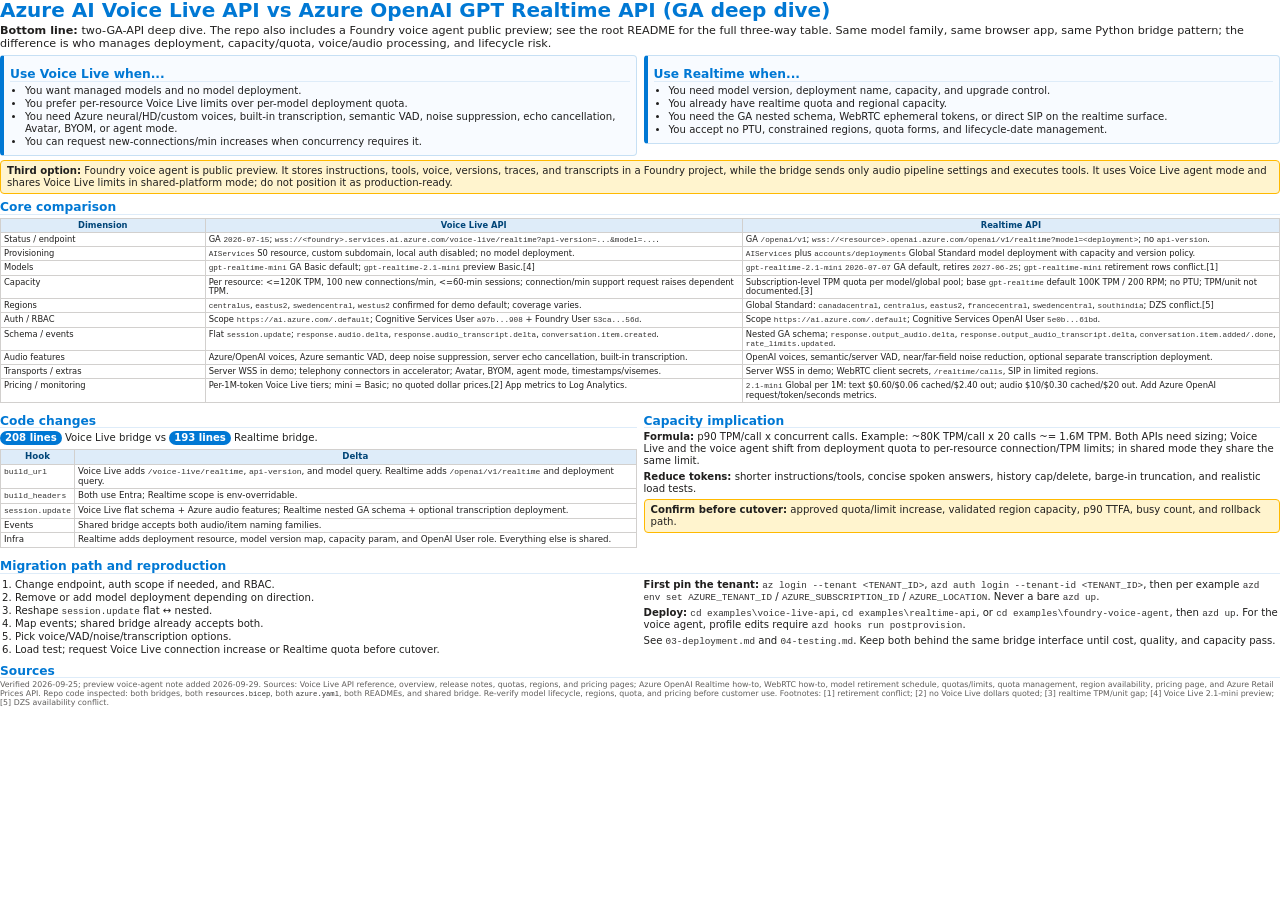
==== docs/assets/comparison-one-pager.html @ 21379100 "init commit" ====
<!doctype html>
<html lang="en">
<head>
  <meta charset="utf-8">
  <meta name="viewport" content="width=device-width, initial-scale=1">
  <title>Voice Live API vs Realtime API GA comparison</title>
  <style>
    @page { size: Letter; margin: 0.36in; }
    * { box-sizing: border-box; }
    body {
      margin: 0;
      color: #201f1e;
      font-family: "Segoe UI", system-ui, -apple-system, BlinkMacSystemFont, "Helvetica Neue", Arial, sans-serif;
      font-size: 7.6pt;
      line-height: 1.18;
      background: #fff;
    }
    h1 { margin: 0 0 3px; color: #0078D4; font-size: 15pt; line-height: 1.05; }
    h2 { margin: 7px 0 3px; color: #0078D4; font-size: 9.2pt; line-height: 1.05; border-bottom: 1px solid #deecf9; }
    h3 { margin: 5px 0 2px; font-size: 8.2pt; color: #323130; }
    p { margin: 2px 0 4px; }
    code { font-family: Consolas, "Courier New", monospace; font-size: 92%; color: #323130; }
    .bottom { margin-bottom: 5px; font-size: 8.4pt; }
    .grid { display: grid; grid-template-columns: 1fr 1fr; gap: 7px; align-items: start; }
    .box { border: 1px solid #c7e0f4; border-left: 4px solid #0078D4; border-radius: 4px; padding: 5px 6px; background: #f8fbff; }
    ul, ol { margin: 2px 0 2px 15px; padding: 0; }
    li { margin: 1px 0; }
    table { width: 100%; border-collapse: collapse; margin: 3px 0 5px; page-break-inside: avoid; }
    th, td { border: 0.6px solid #d2d0ce; padding: 2px 3px; vertical-align: top; }
    th { background: #deecf9; color: #004578; font-weight: 700; }
    .compare { font-size: 6.25pt; line-height: 1.08; }
    .compare th:nth-child(1) { width: 16%; }
    .compare th:nth-child(2), .compare th:nth-child(3) { width: 42%; }
    .mini { font-size: 6.5pt; line-height: 1.1; }
    .callout { background: #fff4ce; border: 1px solid #ffb900; border-radius: 4px; padding: 4px 6px; margin: 4px 0; }
    .sources { font-size: 5.9pt; color: #605e5c; line-height: 1.08; }
    .pill { display: inline-block; color: #fff; background: #0078D4; border-radius: 10px; padding: 1px 5px; font-weight: 600; }
    .nowrap { white-space: nowrap; }
  </style>
</head>
<body>
  <h1>Azure AI Voice Live API vs Azure OpenAI GPT Realtime API (GA deep dive)</h1>
  <p class="bottom"><strong>Bottom line:</strong> two-GA-API deep dive. The repo also includes a Foundry voice agent public preview; see the root README for the full three-way table. Same model family, same browser app, same Python bridge pattern; the difference is who manages deployment, capacity/quota, voice/audio processing, and lifecycle risk.</p>

  <div class="grid">
    <div class="box">
      <h2>Use Voice Live when...</h2>
      <ul>
        <li>You want managed models and no model deployment.</li>
        <li>You prefer per-resource Voice Live limits over per-model deployment quota.</li>
        <li>You need Azure neural/HD/custom voices, built-in transcription, semantic VAD, noise suppression, echo cancellation, Avatar, BYOM, or agent mode.</li>
        <li>You can request new-connections/min increases when concurrency requires it.</li>
      </ul>
    </div>
    <div class="box">
      <h2>Use Realtime when...</h2>
      <ul>
        <li>You need model version, deployment name, capacity, and upgrade control.</li>
        <li>You already have realtime quota and regional capacity.</li>
        <li>You need the GA nested schema, WebRTC ephemeral tokens, or direct SIP on the realtime surface.</li>
        <li>You accept no PTU, constrained regions, quota forms, and lifecycle-date management.</li>
      </ul>
    </div>
  </div>

  <div class="callout"><strong>Third option:</strong> Foundry voice agent is public preview. It stores instructions, tools, voice, versions, traces, and transcripts in a Foundry project, while the bridge sends only audio pipeline settings and executes tools. It uses Voice Live agent mode and shares Voice Live limits in shared-platform mode; do not position it as production-ready.</div>

  <h2>Core comparison</h2>
  <table class="compare">
    <tr><th>Dimension</th><th>Voice Live API</th><th>Realtime API</th></tr>
    <tr><td>Status / endpoint</td><td>GA <code>2026-07-15</code>; <code>wss://&lt;foundry&gt;.services.ai.azure.com/voice-live/realtime?api-version=...&amp;model=...</code>.</td><td>GA <code>/openai/v1</code>; <code>wss://&lt;resource&gt;.openai.azure.com/openai/v1/realtime?model=&lt;deployment&gt;</code>; no <code>api-version</code>.</td></tr>
    <tr><td>Provisioning</td><td><code>AIServices</code> S0 resource, custom subdomain, local auth disabled; no model deployment.</td><td><code>AIServices</code> plus <code>accounts/deployments</code> Global Standard model deployment with capacity and version policy.</td></tr>
    <tr><td>Models</td><td><code>gpt-realtime-mini</code> GA Basic default; <code>gpt-realtime-2.1-mini</code> preview Basic.[4]</td><td><code>gpt-realtime-2.1-mini</code> <code>2026-07-07</code> GA default, retires <code>2027-06-25</code>; <code>gpt-realtime-mini</code> retirement rows conflict.[1]</td></tr>
    <tr><td>Capacity</td><td>Per resource: <=120K TPM, 100 new connections/min, <=60-min sessions; connection/min support request raises dependent TPM.</td><td>Subscription-level TPM quota per model/global pool; base <code>gpt-realtime</code> default 100K TPM / 200 RPM; no PTU; TPM/unit not documented.[3]</td></tr>
    <tr><td>Regions</td><td><code>centralus</code>, <code>eastus2</code>, <code>swedencentral</code>, <code>westus2</code> confirmed for demo default; coverage varies.</td><td>Global Standard: <code>canadacentral</code>, <code>centralus</code>, <code>eastus2</code>, <code>francecentral</code>, <code>swedencentral</code>, <code>southindia</code>; DZS conflict.[5]</td></tr>
    <tr><td>Auth / RBAC</td><td>Scope <code>https://ai.azure.com/.default</code>; Cognitive Services User <code>a97b...908</code> + Foundry User <code>53ca...56d</code>.</td><td>Scope <code>https://ai.azure.com/.default</code>; Cognitive Services OpenAI User <code>5e0b...61bd</code>.</td></tr>
    <tr><td>Schema / events</td><td>Flat <code>session.update</code>; <code>response.audio.delta</code>, <code>response.audio_transcript.delta</code>, <code>conversation.item.created</code>.</td><td>Nested GA schema; <code>response.output_audio.delta</code>, <code>response.output_audio_transcript.delta</code>, <code>conversation.item.added/.done</code>, <code>rate_limits.updated</code>.</td></tr>
    <tr><td>Audio features</td><td>Azure/OpenAI voices, Azure semantic VAD, deep noise suppression, server echo cancellation, built-in transcription.</td><td>OpenAI voices, semantic/server VAD, near/far-field noise reduction, optional separate transcription deployment.</td></tr>
    <tr><td>Transports / extras</td><td>Server WSS in demo; telephony connectors in accelerator; Avatar, BYOM, agent mode, timestamps/visemes.</td><td>Server WSS in demo; WebRTC client secrets, <code>/realtime/calls</code>, SIP in limited regions.</td></tr>
    <tr><td>Pricing / monitoring</td><td>Per-1M-token Voice Live tiers; mini = Basic; no quoted dollar prices.[2] App metrics to Log Analytics.</td><td><code>2.1-mini</code> Global per 1M: text $0.60/$0.06 cached/$2.40 out; audio $10/$0.30 cached/$20 out. Add Azure OpenAI request/token/seconds metrics.</td></tr>
  </table>

  <div class="grid">
    <div>
      <h2>Code changes</h2>
      <p><span class="pill">208 lines</span> Voice Live bridge vs <span class="pill">193 lines</span> Realtime bridge.</p>
      <table class="mini">
        <tr><th>Hook</th><th>Delta</th></tr>
        <tr><td><code>build_url</code></td><td>Voice Live adds <code>/voice-live/realtime</code>, <code>api-version</code>, and model query. Realtime adds <code>/openai/v1/realtime</code> and deployment query.</td></tr>
        <tr><td><code>build_headers</code></td><td>Both use Entra; Realtime scope is env-overridable.</td></tr>
        <tr><td><code>session.update</code></td><td>Voice Live flat schema + Azure audio features; Realtime nested GA schema + optional transcription deployment.</td></tr>
        <tr><td>Events</td><td>Shared bridge accepts both audio/item naming families.</td></tr>
        <tr><td>Infra</td><td>Realtime adds deployment resource, model version map, capacity param, and OpenAI User role. Everything else is shared.</td></tr>
      </table>
    </div>
    <div>
      <h2>Capacity implication</h2>
      <p><strong>Formula:</strong> p90 TPM/call x concurrent calls. Example: ~80K TPM/call x 20 calls ~= 1.6M TPM. Both APIs need sizing; Voice Live and the voice agent shift from deployment quota to per-resource connection/TPM limits; in shared mode they share the same limit.</p>
      <p><strong>Reduce tokens:</strong> shorter instructions/tools, concise spoken answers, history cap/delete, barge-in truncation, and realistic load tests.</p>
      <div class="callout"><strong>Confirm before cutover:</strong> approved quota/limit increase, validated region capacity, p90 TTFA, busy count, and rollback path.</div>
    </div>
  </div>

  <h2>Migration path and reproduction</h2>
  <div class="grid">
    <div>
      <ol>
        <li>Change endpoint, auth scope if needed, and RBAC.</li>
        <li>Remove or add model deployment depending on direction.</li>
        <li>Reshape <code>session.update</code> flat <span class="nowrap">↔</span> nested.</li>
        <li>Map events; shared bridge already accepts both.</li>
        <li>Pick voice/VAD/noise/transcription options.</li>
        <li>Load test; request Voice Live connection increase or Realtime quota before cutover.</li>
      </ol>
    </div>
    <div>
      <p><strong>First pin the tenant:</strong> <code>az login --tenant &lt;TENANT_ID&gt;</code>, <code>azd auth login --tenant-id &lt;TENANT_ID&gt;</code>, then per example <code>azd env set AZURE_TENANT_ID</code> / <code>AZURE_SUBSCRIPTION_ID</code> / <code>AZURE_LOCATION</code>. Never a bare <code>azd up</code>.</p>
      <p><strong>Deploy:</strong> <code>cd examples\voice-live-api</code>, <code>cd examples\realtime-api</code>, or <code>cd examples\foundry-voice-agent</code>, then <code>azd up</code>. For the voice agent, profile edits require <code>azd hooks run postprovision</code>.</p>
      <p>See <code>03-deployment.md</code> and <code>04-testing.md</code>. Keep both behind the same bridge interface until cost, quality, and capacity pass.</p>
    </div>
  </div>

  <h2>Sources</h2>
  <p class="sources">Verified 2026-09-25; preview voice-agent note added 2026-09-29. Sources: Voice Live API reference, overview, release notes, quotas, regions, and pricing pages; Azure OpenAI Realtime how-to, WebRTC how-to, model retirement schedule, quotas/limits, quota management, region availability, pricing page, and Azure Retail Prices API. Repo code inspected: both bridges, both <code>resources.bicep</code>, both <code>azure.yaml</code>, both READMEs, and shared bridge. Re-verify model lifecycle, regions, quota, and pricing before customer use. Footnotes: [1] retirement conflict; [2] no Voice Live dollars quoted; [3] realtime TPM/unit gap; [4] Voice Live 2.1-mini preview; [5] DZS availability conflict.</p>
</body>
</html>
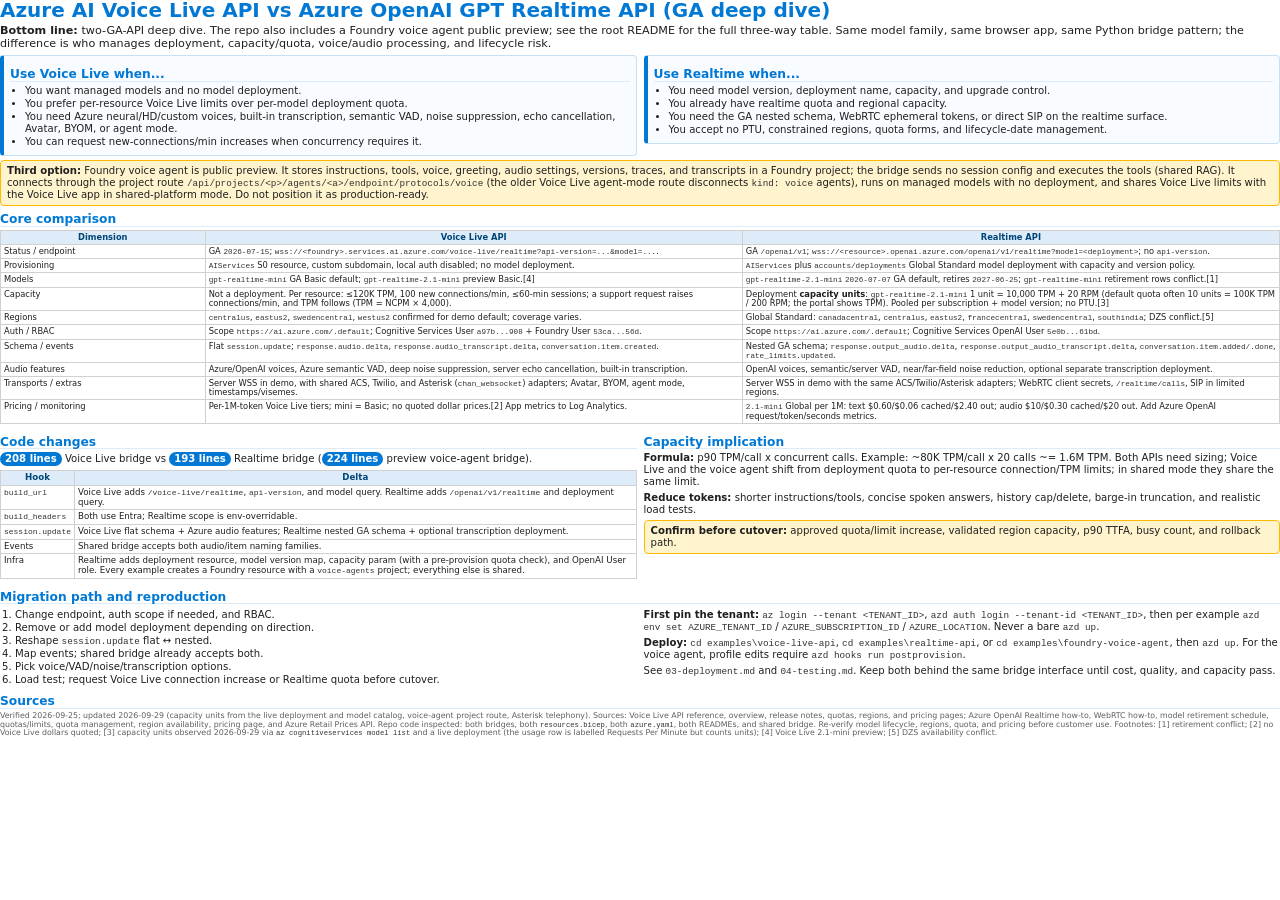
==== commit ee179fbc: "feat: Add Asterisk WebSocket media adapter and related scripts - Implemented `probe-asterisk.py` to " ====
--- a/docs/assets/comparison-one-pager.html
+++ b/docs/assets/comparison-one-pager.html
@@ -63,7 +63,7 @@
     </div>
   </div>
 
-  <div class="callout"><strong>Third option:</strong> Foundry voice agent is public preview. It stores instructions, tools, voice, versions, traces, and transcripts in a Foundry project, while the bridge sends only audio pipeline settings and executes tools. It uses Voice Live agent mode and shares Voice Live limits in shared-platform mode; do not position it as production-ready.</div>
+  <div class="callout"><strong>Third option:</strong> Foundry voice agent is public preview. It stores instructions, tools, voice, greeting, audio settings, versions, traces, and transcripts in a Foundry project; the bridge sends no session config and executes the tools (shared RAG). It connects through the project route <code>/api/projects/&lt;p&gt;/agents/&lt;a&gt;/endpoint/protocols/voice</code> (the older Voice Live agent-mode route disconnects <code>kind: voice</code> agents), runs on managed models with no deployment, and shares Voice Live limits with the Voice Live app in shared-platform mode. Do not position it as production-ready.</div>
 
   <h2>Core comparison</h2>
   <table class="compare">
@@ -71,26 +71,26 @@
     <tr><td>Status / endpoint</td><td>GA <code>2026-07-15</code>; <code>wss://&lt;foundry&gt;.services.ai.azure.com/voice-live/realtime?api-version=...&amp;model=...</code>.</td><td>GA <code>/openai/v1</code>; <code>wss://&lt;resource&gt;.openai.azure.com/openai/v1/realtime?model=&lt;deployment&gt;</code>; no <code>api-version</code>.</td></tr>
     <tr><td>Provisioning</td><td><code>AIServices</code> S0 resource, custom subdomain, local auth disabled; no model deployment.</td><td><code>AIServices</code> plus <code>accounts/deployments</code> Global Standard model deployment with capacity and version policy.</td></tr>
     <tr><td>Models</td><td><code>gpt-realtime-mini</code> GA Basic default; <code>gpt-realtime-2.1-mini</code> preview Basic.[4]</td><td><code>gpt-realtime-2.1-mini</code> <code>2026-07-07</code> GA default, retires <code>2027-06-25</code>; <code>gpt-realtime-mini</code> retirement rows conflict.[1]</td></tr>
-    <tr><td>Capacity</td><td>Per resource: <=120K TPM, 100 new connections/min, <=60-min sessions; connection/min support request raises dependent TPM.</td><td>Subscription-level TPM quota per model/global pool; base <code>gpt-realtime</code> default 100K TPM / 200 RPM; no PTU; TPM/unit not documented.[3]</td></tr>
+    <tr><td>Capacity</td><td>Not a deployment. Per resource: &le;120K TPM, 100 new connections/min, &le;60-min sessions; a support request raises connections/min, and TPM follows (TPM = NCPM &times; 4,000).</td><td>Deployment <strong>capacity units</strong>: <code>gpt-realtime-2.1-mini</code> 1 unit = 10,000 TPM + 20 RPM (default quota often 10 units = 100K TPM / 200 RPM; the portal shows TPM). Pooled per subscription + model version; no PTU.[3]</td></tr>
     <tr><td>Regions</td><td><code>centralus</code>, <code>eastus2</code>, <code>swedencentral</code>, <code>westus2</code> confirmed for demo default; coverage varies.</td><td>Global Standard: <code>canadacentral</code>, <code>centralus</code>, <code>eastus2</code>, <code>francecentral</code>, <code>swedencentral</code>, <code>southindia</code>; DZS conflict.[5]</td></tr>
     <tr><td>Auth / RBAC</td><td>Scope <code>https://ai.azure.com/.default</code>; Cognitive Services User <code>a97b...908</code> + Foundry User <code>53ca...56d</code>.</td><td>Scope <code>https://ai.azure.com/.default</code>; Cognitive Services OpenAI User <code>5e0b...61bd</code>.</td></tr>
     <tr><td>Schema / events</td><td>Flat <code>session.update</code>; <code>response.audio.delta</code>, <code>response.audio_transcript.delta</code>, <code>conversation.item.created</code>.</td><td>Nested GA schema; <code>response.output_audio.delta</code>, <code>response.output_audio_transcript.delta</code>, <code>conversation.item.added/.done</code>, <code>rate_limits.updated</code>.</td></tr>
     <tr><td>Audio features</td><td>Azure/OpenAI voices, Azure semantic VAD, deep noise suppression, server echo cancellation, built-in transcription.</td><td>OpenAI voices, semantic/server VAD, near/far-field noise reduction, optional separate transcription deployment.</td></tr>
-    <tr><td>Transports / extras</td><td>Server WSS in demo; telephony connectors in accelerator; Avatar, BYOM, agent mode, timestamps/visemes.</td><td>Server WSS in demo; WebRTC client secrets, <code>/realtime/calls</code>, SIP in limited regions.</td></tr>
+    <tr><td>Transports / extras</td><td>Server WSS in demo, with shared ACS, Twilio, and Asterisk (<code>chan_websocket</code>) adapters; Avatar, BYOM, agent mode, timestamps/visemes.</td><td>Server WSS in demo with the same ACS/Twilio/Asterisk adapters; WebRTC client secrets, <code>/realtime/calls</code>, SIP in limited regions.</td></tr>
     <tr><td>Pricing / monitoring</td><td>Per-1M-token Voice Live tiers; mini = Basic; no quoted dollar prices.[2] App metrics to Log Analytics.</td><td><code>2.1-mini</code> Global per 1M: text $0.60/$0.06 cached/$2.40 out; audio $10/$0.30 cached/$20 out. Add Azure OpenAI request/token/seconds metrics.</td></tr>
   </table>
 
   <div class="grid">
     <div>
       <h2>Code changes</h2>
-      <p><span class="pill">208 lines</span> Voice Live bridge vs <span class="pill">193 lines</span> Realtime bridge.</p>
+      <p><span class="pill">208 lines</span> Voice Live bridge vs <span class="pill">193 lines</span> Realtime bridge (<span class="pill">224 lines</span> preview voice-agent bridge).</p>
       <table class="mini">
         <tr><th>Hook</th><th>Delta</th></tr>
         <tr><td><code>build_url</code></td><td>Voice Live adds <code>/voice-live/realtime</code>, <code>api-version</code>, and model query. Realtime adds <code>/openai/v1/realtime</code> and deployment query.</td></tr>
         <tr><td><code>build_headers</code></td><td>Both use Entra; Realtime scope is env-overridable.</td></tr>
         <tr><td><code>session.update</code></td><td>Voice Live flat schema + Azure audio features; Realtime nested GA schema + optional transcription deployment.</td></tr>
         <tr><td>Events</td><td>Shared bridge accepts both audio/item naming families.</td></tr>
-        <tr><td>Infra</td><td>Realtime adds deployment resource, model version map, capacity param, and OpenAI User role. Everything else is shared.</td></tr>
+        <tr><td>Infra</td><td>Realtime adds deployment resource, model version map, capacity param (with a pre-provision quota check), and OpenAI User role. Every example creates a Foundry resource with a <code>voice-agents</code> project; everything else is shared.</td></tr>
       </table>
     </div>
     <div>
@@ -121,6 +121,6 @@
   </div>
 
   <h2>Sources</h2>
-  <p class="sources">Verified 2026-09-25; preview voice-agent note added 2026-09-29. Sources: Voice Live API reference, overview, release notes, quotas, regions, and pricing pages; Azure OpenAI Realtime how-to, WebRTC how-to, model retirement schedule, quotas/limits, quota management, region availability, pricing page, and Azure Retail Prices API. Repo code inspected: both bridges, both <code>resources.bicep</code>, both <code>azure.yaml</code>, both READMEs, and shared bridge. Re-verify model lifecycle, regions, quota, and pricing before customer use. Footnotes: [1] retirement conflict; [2] no Voice Live dollars quoted; [3] realtime TPM/unit gap; [4] Voice Live 2.1-mini preview; [5] DZS availability conflict.</p>
+  <p class="sources">Verified 2026-09-25; updated 2026-09-29 (capacity units from the live deployment and model catalog, voice-agent project route, Asterisk telephony). Sources: Voice Live API reference, overview, release notes, quotas, regions, and pricing pages; Azure OpenAI Realtime how-to, WebRTC how-to, model retirement schedule, quotas/limits, quota management, region availability, pricing page, and Azure Retail Prices API. Repo code inspected: both bridges, both <code>resources.bicep</code>, both <code>azure.yaml</code>, both READMEs, and shared bridge. Re-verify model lifecycle, regions, quota, and pricing before customer use. Footnotes: [1] retirement conflict; [2] no Voice Live dollars quoted; [3] capacity units observed 2026-09-29 via <code>az cognitiveservices model list</code> and a live deployment (the usage row is labelled Requests Per Minute but counts units); [4] Voice Live 2.1-mini preview; [5] DZS availability conflict.</p>
 </body>
 </html>
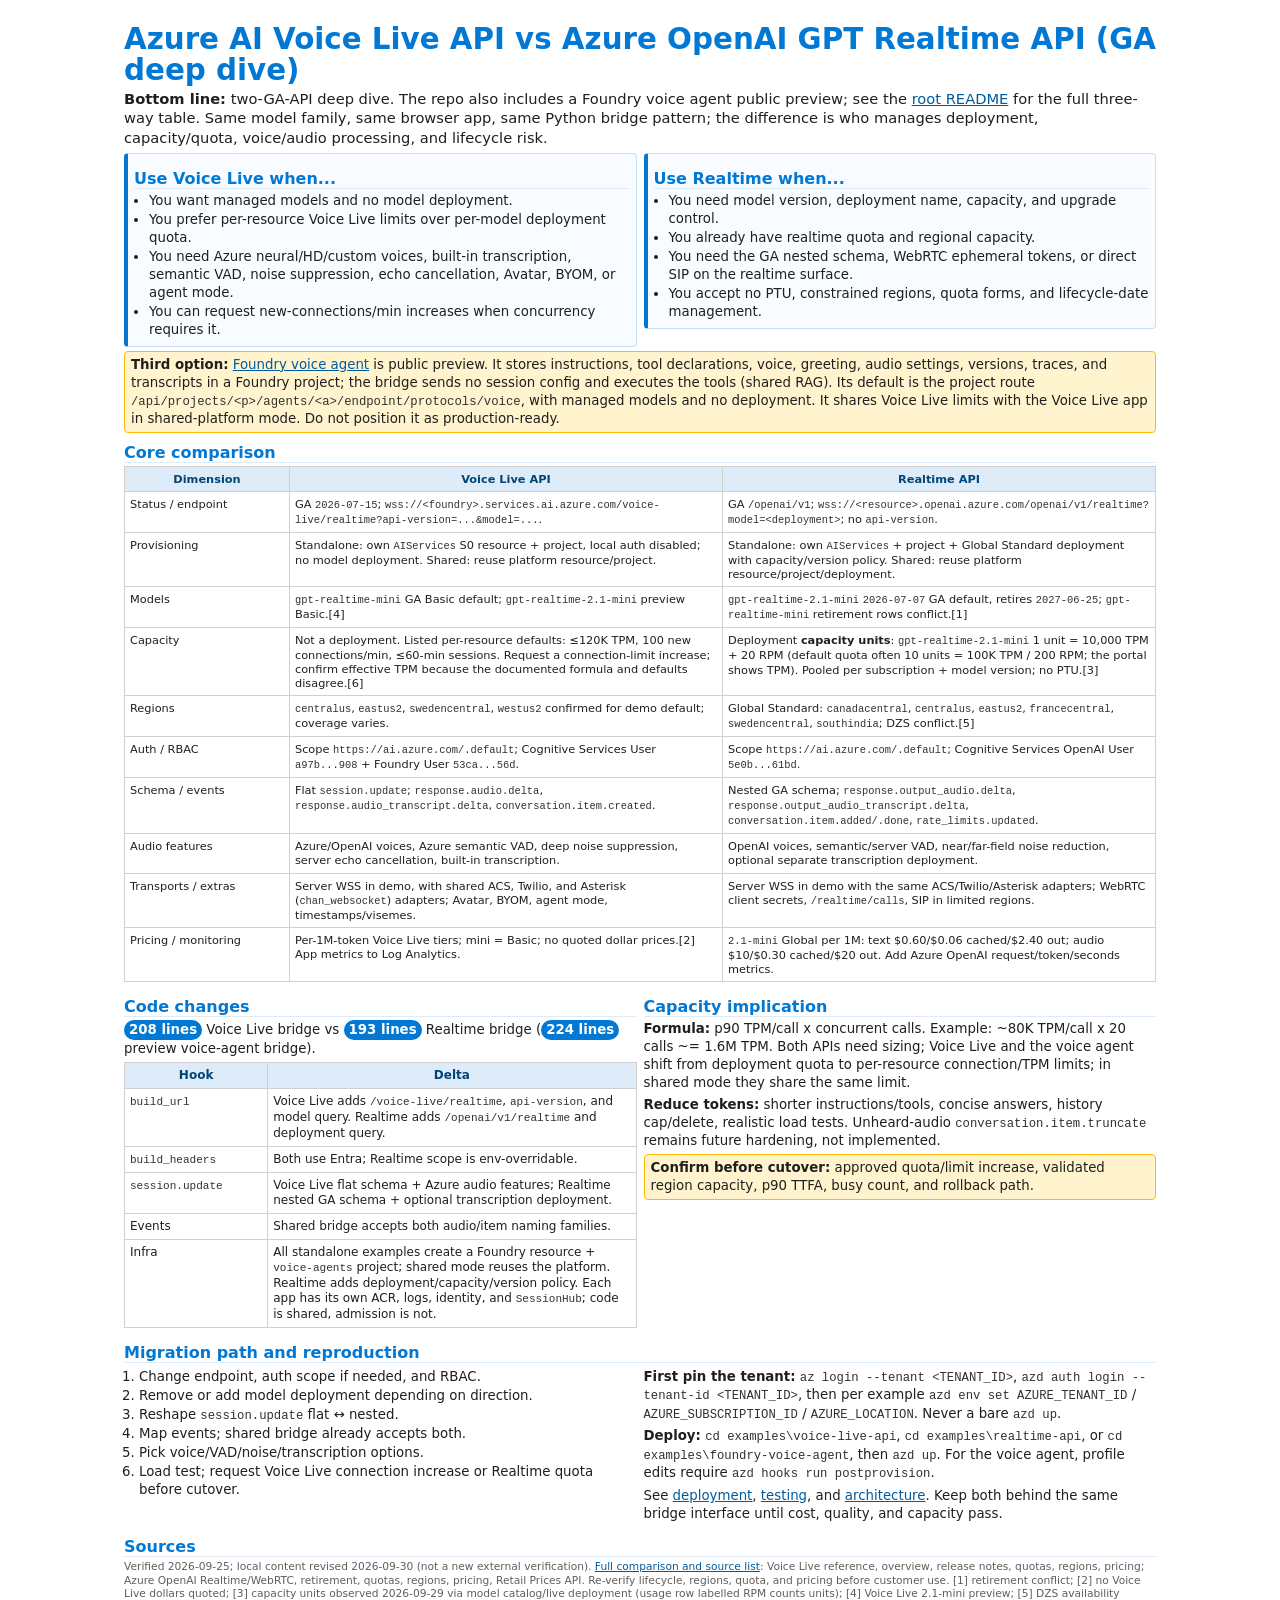
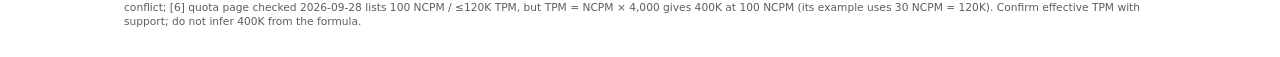
==== commit 0d25ff30: "Add PowerShell script for exporting comparison HTML to PDF and implement tests for lifecycle orchest" ====
--- a/docs/assets/comparison-one-pager.html
+++ b/docs/assets/comparison-one-pager.html
@@ -19,28 +19,47 @@
     h2 { margin: 7px 0 3px; color: #0078D4; font-size: 9.2pt; line-height: 1.05; border-bottom: 1px solid #deecf9; }
     h3 { margin: 5px 0 2px; font-size: 8.2pt; color: #323130; }
     p { margin: 2px 0 4px; }
-    code { font-family: Consolas, "Courier New", monospace; font-size: 92%; color: #323130; }
+    code { font-family: Consolas, "Courier New", monospace; font-size: 92%; color: #323130; white-space: normal; overflow-wrap: anywhere; }
+    a { color: #005a9e; overflow-wrap: anywhere; }
     .bottom { margin-bottom: 5px; font-size: 8.4pt; }
-    .grid { display: grid; grid-template-columns: 1fr 1fr; gap: 7px; align-items: start; }
+    .grid { display: grid; grid-template-columns: minmax(0, 1fr) minmax(0, 1fr); gap: 7px; align-items: start; }
+    .grid > * { min-width: 0; }
     .box { border: 1px solid #c7e0f4; border-left: 4px solid #0078D4; border-radius: 4px; padding: 5px 6px; background: #f8fbff; }
     ul, ol { margin: 2px 0 2px 15px; padding: 0; }
     li { margin: 1px 0; }
-    table { width: 100%; border-collapse: collapse; margin: 3px 0 5px; page-break-inside: avoid; }
-    th, td { border: 0.6px solid #d2d0ce; padding: 2px 3px; vertical-align: top; }
+    table { width: 100%; table-layout: fixed; border-collapse: collapse; margin: 3px 0 5px; page-break-inside: avoid; }
+    th, td { border: 0.6px solid #d2d0ce; padding: 2px 3px; vertical-align: top; overflow-wrap: anywhere; }
     th { background: #deecf9; color: #004578; font-weight: 700; }
     .compare { font-size: 6.25pt; line-height: 1.08; }
     .compare th:nth-child(1) { width: 16%; }
     .compare th:nth-child(2), .compare th:nth-child(3) { width: 42%; }
     .mini { font-size: 6.5pt; line-height: 1.1; }
+    .mini th:first-child { width: 28%; }
     .callout { background: #fff4ce; border: 1px solid #ffb900; border-radius: 4px; padding: 4px 6px; margin: 4px 0; }
     .sources { font-size: 5.9pt; color: #605e5c; line-height: 1.08; }
     .pill { display: inline-block; color: #fff; background: #0078D4; border-radius: 10px; padding: 1px 5px; font-weight: 600; }
     .nowrap { white-space: nowrap; }
+    @media screen {
+      body { max-width: 1080px; margin: 0 auto; padding: 24px; font-size: 10pt; line-height: 1.35; }
+      h1 { font-size: 22pt; }
+      h2 { font-size: 12pt; margin-top: 12px; }
+      .bottom { font-size: 11pt; }
+      .compare { font-size: 8.5pt; line-height: 1.25; }
+      .mini { font-size: 9pt; line-height: 1.25; }
+      .sources { font-size: 8pt; line-height: 1.3; }
+      th, td { padding: 5px; }
+    }
+    @media screen and (max-width: 640px) {
+      body { padding: 12px; }
+      h1 { font-size: 18pt; }
+      .grid { grid-template-columns: minmax(0, 1fr); }
+      .compare { font-size: 8pt; }
+    }
   </style>
 </head>
 <body>
   <h1>Azure AI Voice Live API vs Azure OpenAI GPT Realtime API (GA deep dive)</h1>
-  <p class="bottom"><strong>Bottom line:</strong> two-GA-API deep dive. The repo also includes a Foundry voice agent public preview; see the root README for the full three-way table. Same model family, same browser app, same Python bridge pattern; the difference is who manages deployment, capacity/quota, voice/audio processing, and lifecycle risk.</p>
+  <p class="bottom"><strong>Bottom line:</strong> two-GA-API deep dive. The repo also includes a Foundry voice agent public preview; see the <a href="../../README.md">root README</a> for the full three-way table. Same model family, same browser app, same Python bridge pattern; the difference is who manages deployment, capacity/quota, voice/audio processing, and lifecycle risk.</p>
 
   <div class="grid">
     <div class="box">
@@ -63,15 +82,15 @@
     </div>
   </div>
 
-  <div class="callout"><strong>Third option:</strong> Foundry voice agent is public preview. It stores instructions, tools, voice, greeting, audio settings, versions, traces, and transcripts in a Foundry project; the bridge sends no session config and executes the tools (shared RAG). It connects through the project route <code>/api/projects/&lt;p&gt;/agents/&lt;a&gt;/endpoint/protocols/voice</code> (the older Voice Live agent-mode route disconnects <code>kind: voice</code> agents), runs on managed models with no deployment, and shares Voice Live limits with the Voice Live app in shared-platform mode. Do not position it as production-ready.</div>
+  <div class="callout"><strong>Third option:</strong> <a href="../../examples/foundry-voice-agent/README.md">Foundry voice agent</a> is public preview. It stores instructions, tool declarations, voice, greeting, audio settings, versions, traces, and transcripts in a Foundry project; the bridge sends no session config and executes the tools (shared RAG). Its default is the project route <code>/api/projects/&lt;p&gt;/agents/&lt;a&gt;/endpoint/protocols/voice</code>, with managed models and no deployment. It shares Voice Live limits with the Voice Live app in shared-platform mode. Do not position it as production-ready.</div>
 
   <h2>Core comparison</h2>
   <table class="compare">
     <tr><th>Dimension</th><th>Voice Live API</th><th>Realtime API</th></tr>
     <tr><td>Status / endpoint</td><td>GA <code>2026-07-15</code>; <code>wss://&lt;foundry&gt;.services.ai.azure.com/voice-live/realtime?api-version=...&amp;model=...</code>.</td><td>GA <code>/openai/v1</code>; <code>wss://&lt;resource&gt;.openai.azure.com/openai/v1/realtime?model=&lt;deployment&gt;</code>; no <code>api-version</code>.</td></tr>
-    <tr><td>Provisioning</td><td><code>AIServices</code> S0 resource, custom subdomain, local auth disabled; no model deployment.</td><td><code>AIServices</code> plus <code>accounts/deployments</code> Global Standard model deployment with capacity and version policy.</td></tr>
+    <tr><td>Provisioning</td><td>Standalone: own <code>AIServices</code> S0 resource + project, local auth disabled; no model deployment. Shared: reuse platform resource/project.</td><td>Standalone: own <code>AIServices</code> + project + Global Standard deployment with capacity/version policy. Shared: reuse platform resource/project/deployment.</td></tr>
     <tr><td>Models</td><td><code>gpt-realtime-mini</code> GA Basic default; <code>gpt-realtime-2.1-mini</code> preview Basic.[4]</td><td><code>gpt-realtime-2.1-mini</code> <code>2026-07-07</code> GA default, retires <code>2027-06-25</code>; <code>gpt-realtime-mini</code> retirement rows conflict.[1]</td></tr>
-    <tr><td>Capacity</td><td>Not a deployment. Per resource: &le;120K TPM, 100 new connections/min, &le;60-min sessions; a support request raises connections/min, and TPM follows (TPM = NCPM &times; 4,000).</td><td>Deployment <strong>capacity units</strong>: <code>gpt-realtime-2.1-mini</code> 1 unit = 10,000 TPM + 20 RPM (default quota often 10 units = 100K TPM / 200 RPM; the portal shows TPM). Pooled per subscription + model version; no PTU.[3]</td></tr>
+    <tr><td>Capacity</td><td>Not a deployment. Listed per-resource defaults: &le;120K TPM, 100 new connections/min, &le;60-min sessions. Request a connection-limit increase; confirm effective TPM because the documented formula and defaults disagree.[6]</td><td>Deployment <strong>capacity units</strong>: <code>gpt-realtime-2.1-mini</code> 1 unit = 10,000 TPM + 20 RPM (default quota often 10 units = 100K TPM / 200 RPM; the portal shows TPM). Pooled per subscription + model version; no PTU.[3]</td></tr>
     <tr><td>Regions</td><td><code>centralus</code>, <code>eastus2</code>, <code>swedencentral</code>, <code>westus2</code> confirmed for demo default; coverage varies.</td><td>Global Standard: <code>canadacentral</code>, <code>centralus</code>, <code>eastus2</code>, <code>francecentral</code>, <code>swedencentral</code>, <code>southindia</code>; DZS conflict.[5]</td></tr>
     <tr><td>Auth / RBAC</td><td>Scope <code>https://ai.azure.com/.default</code>; Cognitive Services User <code>a97b...908</code> + Foundry User <code>53ca...56d</code>.</td><td>Scope <code>https://ai.azure.com/.default</code>; Cognitive Services OpenAI User <code>5e0b...61bd</code>.</td></tr>
     <tr><td>Schema / events</td><td>Flat <code>session.update</code>; <code>response.audio.delta</code>, <code>response.audio_transcript.delta</code>, <code>conversation.item.created</code>.</td><td>Nested GA schema; <code>response.output_audio.delta</code>, <code>response.output_audio_transcript.delta</code>, <code>conversation.item.added/.done</code>, <code>rate_limits.updated</code>.</td></tr>
@@ -90,13 +109,13 @@
         <tr><td><code>build_headers</code></td><td>Both use Entra; Realtime scope is env-overridable.</td></tr>
         <tr><td><code>session.update</code></td><td>Voice Live flat schema + Azure audio features; Realtime nested GA schema + optional transcription deployment.</td></tr>
         <tr><td>Events</td><td>Shared bridge accepts both audio/item naming families.</td></tr>
-        <tr><td>Infra</td><td>Realtime adds deployment resource, model version map, capacity param (with a pre-provision quota check), and OpenAI User role. Every example creates a Foundry resource with a <code>voice-agents</code> project; everything else is shared.</td></tr>
+        <tr><td>Infra</td><td>All standalone examples create a Foundry resource + <code>voice-agents</code> project; shared mode reuses the platform. Realtime adds deployment/capacity/version policy. Each app has its own ACR, logs, identity, and <code>SessionHub</code>; code is shared, admission is not.</td></tr>
       </table>
     </div>
     <div>
       <h2>Capacity implication</h2>
       <p><strong>Formula:</strong> p90 TPM/call x concurrent calls. Example: ~80K TPM/call x 20 calls ~= 1.6M TPM. Both APIs need sizing; Voice Live and the voice agent shift from deployment quota to per-resource connection/TPM limits; in shared mode they share the same limit.</p>
-      <p><strong>Reduce tokens:</strong> shorter instructions/tools, concise spoken answers, history cap/delete, barge-in truncation, and realistic load tests.</p>
+      <p><strong>Reduce tokens:</strong> shorter instructions/tools, concise answers, history cap/delete, realistic load tests. Unheard-audio <code>conversation.item.truncate</code> remains future hardening, not implemented.</p>
       <div class="callout"><strong>Confirm before cutover:</strong> approved quota/limit increase, validated region capacity, p90 TTFA, busy count, and rollback path.</div>
     </div>
   </div>
@@ -116,11 +135,11 @@
     <div>
       <p><strong>First pin the tenant:</strong> <code>az login --tenant &lt;TENANT_ID&gt;</code>, <code>azd auth login --tenant-id &lt;TENANT_ID&gt;</code>, then per example <code>azd env set AZURE_TENANT_ID</code> / <code>AZURE_SUBSCRIPTION_ID</code> / <code>AZURE_LOCATION</code>. Never a bare <code>azd up</code>.</p>
       <p><strong>Deploy:</strong> <code>cd examples\voice-live-api</code>, <code>cd examples\realtime-api</code>, or <code>cd examples\foundry-voice-agent</code>, then <code>azd up</code>. For the voice agent, profile edits require <code>azd hooks run postprovision</code>.</p>
-      <p>See <code>03-deployment.md</code> and <code>04-testing.md</code>. Keep both behind the same bridge interface until cost, quality, and capacity pass.</p>
+      <p>See <a href="../03-deployment.md">deployment</a>, <a href="../04-testing.md">testing</a>, and <a href="../01-architecture.md">architecture</a>. Keep both behind the same bridge interface until cost, quality, and capacity pass.</p>
     </div>
   </div>
 
   <h2>Sources</h2>
-  <p class="sources">Verified 2026-09-25; updated 2026-09-29 (capacity units from the live deployment and model catalog, voice-agent project route, Asterisk telephony). Sources: Voice Live API reference, overview, release notes, quotas, regions, and pricing pages; Azure OpenAI Realtime how-to, WebRTC how-to, model retirement schedule, quotas/limits, quota management, region availability, pricing page, and Azure Retail Prices API. Repo code inspected: both bridges, both <code>resources.bicep</code>, both <code>azure.yaml</code>, both READMEs, and shared bridge. Re-verify model lifecycle, regions, quota, and pricing before customer use. Footnotes: [1] retirement conflict; [2] no Voice Live dollars quoted; [3] capacity units observed 2026-09-29 via <code>az cognitiveservices model list</code> and a live deployment (the usage row is labelled Requests Per Minute but counts units); [4] Voice Live 2.1-mini preview; [5] DZS availability conflict.</p>
+  <p class="sources">Verified 2026-09-25; local content revised 2026-09-30 (not a new external verification). <a href="../06-comparison-one-pager.md#sources">Full comparison and source list</a>: Voice Live reference, overview, release notes, quotas, regions, pricing; Azure OpenAI Realtime/WebRTC, retirement, quotas, regions, pricing, Retail Prices API. Re-verify lifecycle, regions, quota, and pricing before customer use. [1] retirement conflict; [2] no Voice Live dollars quoted; [3] capacity units observed 2026-09-29 via model catalog/live deployment (usage row labelled RPM counts units); [4] Voice Live 2.1-mini preview; [5] DZS availability conflict; [6] quota page checked 2026-09-28 lists 100 NCPM / &le;120K TPM, but TPM = NCPM &times; 4,000 gives 400K at 100 NCPM (its example uses 30 NCPM = 120K). Confirm effective TPM with support; do not infer 400K from the formula.</p>
 </body>
 </html>
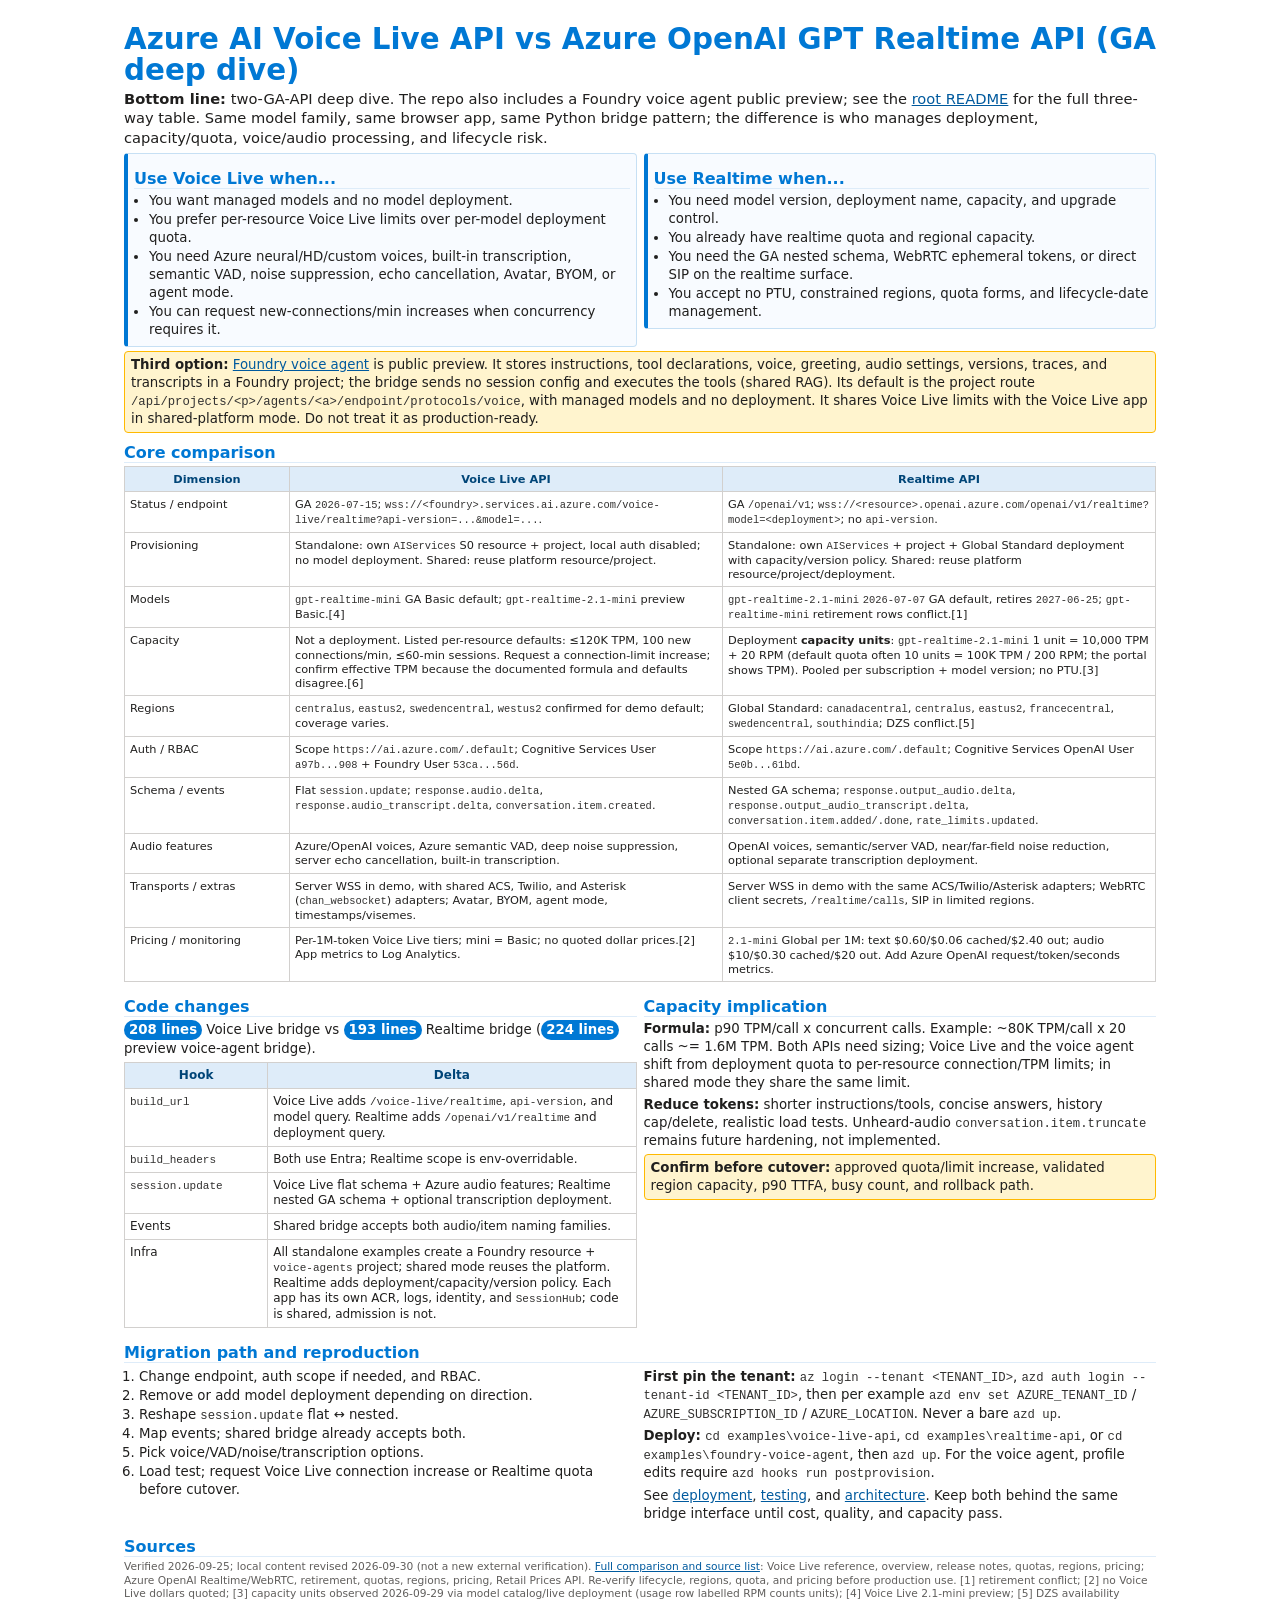
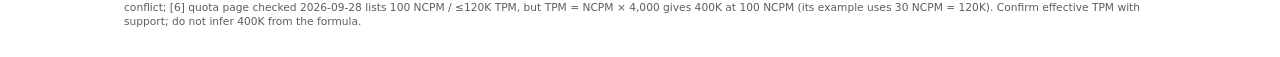
==== commit 941581aa: "docs: customer-facing wording; remove internal terminology Co-authored-by: Copilot <223556219+Copilo" ====
--- a/docs/assets/comparison-one-pager.html
+++ b/docs/assets/comparison-one-pager.html
@@ -82,7 +82,7 @@
     </div>
   </div>
 
-  <div class="callout"><strong>Third option:</strong> <a href="../../examples/foundry-voice-agent/README.md">Foundry voice agent</a> is public preview. It stores instructions, tool declarations, voice, greeting, audio settings, versions, traces, and transcripts in a Foundry project; the bridge sends no session config and executes the tools (shared RAG). Its default is the project route <code>/api/projects/&lt;p&gt;/agents/&lt;a&gt;/endpoint/protocols/voice</code>, with managed models and no deployment. It shares Voice Live limits with the Voice Live app in shared-platform mode. Do not position it as production-ready.</div>
+  <div class="callout"><strong>Third option:</strong> <a href="../../examples/foundry-voice-agent/README.md">Foundry voice agent</a> is public preview. It stores instructions, tool declarations, voice, greeting, audio settings, versions, traces, and transcripts in a Foundry project; the bridge sends no session config and executes the tools (shared RAG). Its default is the project route <code>/api/projects/&lt;p&gt;/agents/&lt;a&gt;/endpoint/protocols/voice</code>, with managed models and no deployment. It shares Voice Live limits with the Voice Live app in shared-platform mode. Do not treat it as production-ready.</div>
 
   <h2>Core comparison</h2>
   <table class="compare">
@@ -140,6 +140,6 @@
   </div>
 
   <h2>Sources</h2>
-  <p class="sources">Verified 2026-09-25; local content revised 2026-09-30 (not a new external verification). <a href="../06-comparison-one-pager.md#sources">Full comparison and source list</a>: Voice Live reference, overview, release notes, quotas, regions, pricing; Azure OpenAI Realtime/WebRTC, retirement, quotas, regions, pricing, Retail Prices API. Re-verify lifecycle, regions, quota, and pricing before customer use. [1] retirement conflict; [2] no Voice Live dollars quoted; [3] capacity units observed 2026-09-29 via model catalog/live deployment (usage row labelled RPM counts units); [4] Voice Live 2.1-mini preview; [5] DZS availability conflict; [6] quota page checked 2026-09-28 lists 100 NCPM / &le;120K TPM, but TPM = NCPM &times; 4,000 gives 400K at 100 NCPM (its example uses 30 NCPM = 120K). Confirm effective TPM with support; do not infer 400K from the formula.</p>
+  <p class="sources">Verified 2026-09-25; local content revised 2026-09-30 (not a new external verification). <a href="../06-comparison-one-pager.md#sources">Full comparison and source list</a>: Voice Live reference, overview, release notes, quotas, regions, pricing; Azure OpenAI Realtime/WebRTC, retirement, quotas, regions, pricing, Retail Prices API. Re-verify lifecycle, regions, quota, and pricing before production use. [1] retirement conflict; [2] no Voice Live dollars quoted; [3] capacity units observed 2026-09-29 via model catalog/live deployment (usage row labelled RPM counts units); [4] Voice Live 2.1-mini preview; [5] DZS availability conflict; [6] quota page checked 2026-09-28 lists 100 NCPM / &le;120K TPM, but TPM = NCPM &times; 4,000 gives 400K at 100 NCPM (its example uses 30 NCPM = 120K). Confirm effective TPM with support; do not infer 400K from the formula.</p>
 </body>
 </html>
